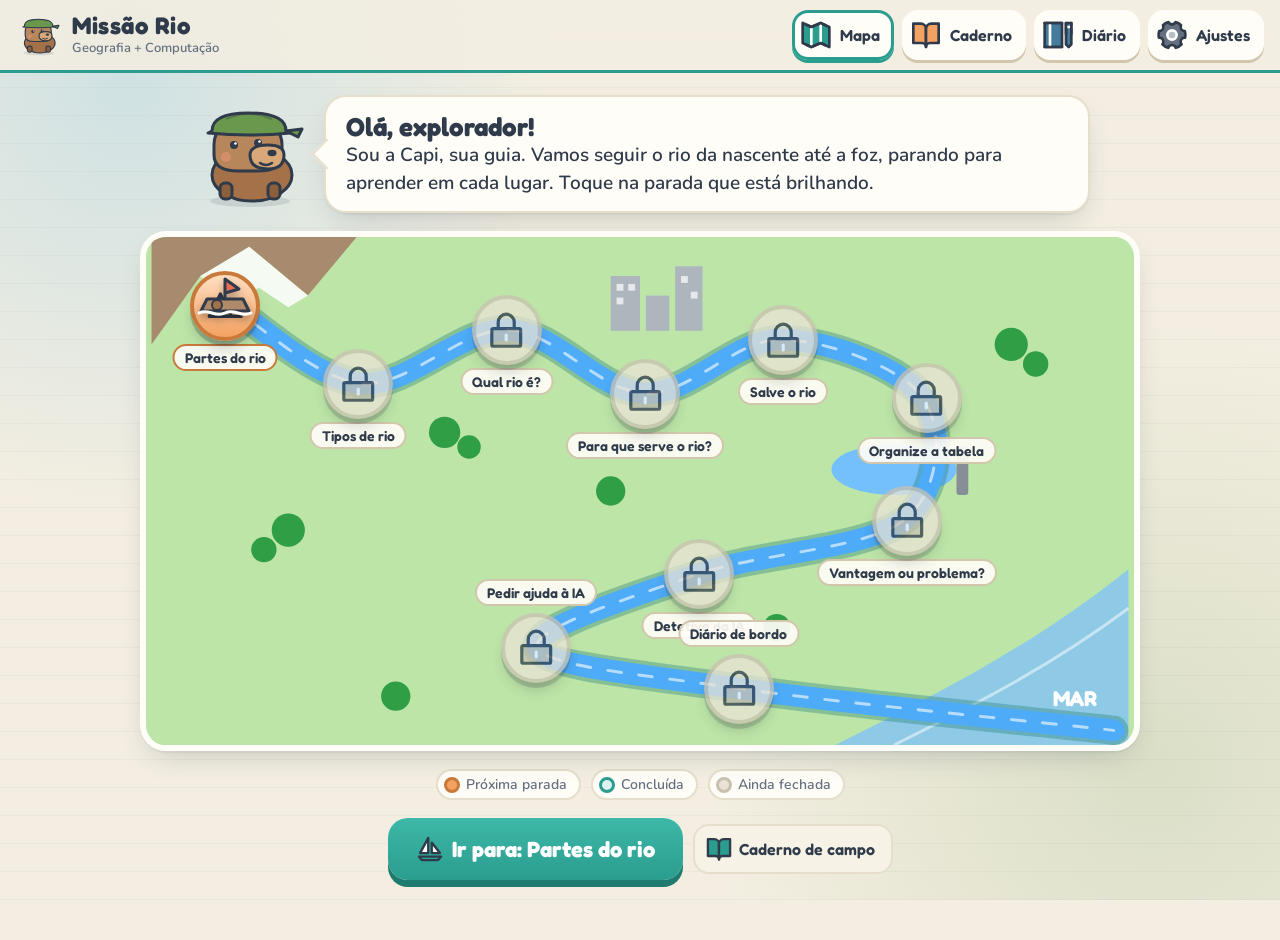
==== index.html @ 52595518 "Reconstrói o Missão Rio como expedição com caderno de campo - Novo visual de caderno de campo com a " ====
<!DOCTYPE html>
<html lang="pt-BR">
<head>
<meta charset="utf-8">
<meta name="viewport" content="width=device-width, initial-scale=1">
<meta name="color-scheme" content="light">
<meta name="theme-color" content="#F3EEE1">
<title>Missão Rio</title>
<meta name="description" content="Expedição pelos rios para crianças: leve o barquinho da nascente até a foz, aprenda sobre tipos, usos e cuidados com os rios, e descubra como a tecnologia e a IA ajudam a estudar a natureza. Geografia + Computação.">
<link rel="icon" href="favicon.svg" type="image/svg+xml">
<link rel="preload" href="fontes/fredoka-700.woff2" as="font" type="font/woff2" crossorigin>
<link rel="preload" href="fontes/nunito-600.woff2" as="font" type="font/woff2" crossorigin>
<link rel="stylesheet" href="estilo.css">
</head>
<body>
<div class="fundo" aria-hidden="true"></div>

<header class="barra">
  <button class="marca" id="btInicio" aria-label="Ir para o mapa da expedição"><span class="capi-mini" aria-hidden="true"></span><span><b>Missão Rio</b><small>Geografia + Computação</small></span></button>
  <button class="bt-barra" id="btMapa"><span>Mapa</span></button>
  <button class="bt-barra" id="btCaderno"><span>Caderno</span></button>
  <button class="bt-barra" id="btDiario"><span>Diário</span></button>
  <button class="bt-barra" id="btAjustes"><span>Ajustes</span></button>
</header>

<main>
  <section class="tela" id="mapa"></section>

  <section class="tela oculto" id="jogo">
    <div class="jogo-topo">
      <button class="bt-voltar" id="btVoltar">Mapa</button>
      <div class="chip" id="chipParada"></div>
      <div class="previa" id="previa" aria-hidden="true"></div>
      <button class="bt-redondo" id="btLivro" aria-label="Abrir o caderno de campo"></button>
      <button class="bt-redondo" id="btOuvir" aria-label="Ouvir a instrução"></button>
    </div>
    <div class="palco" id="palco"></div>
    <div class="aviso" id="aviso" aria-live="polite"></div>
  </section>

  <section class="tela oculto" id="caderno"></section>
  <section class="tela oculto" id="diario"></section>
  <section class="tela oculto" id="ajustes"></section>
</main>

<div class="veu oculto" id="janela" role="dialog" aria-modal="true"></div>
<div class="veu oculto" id="premio" role="dialog" aria-modal="true"></div>

<script src="icones.js"></script>
<script src="cenas.js"></script>
<script src="jogo.js"></script>
</body>
</html>
---- estilo.css ----
@font-face{font-family:"Fredoka";src:url(fontes/fredoka-600.woff2) format("woff2");font-weight:600;font-display:swap}
@font-face{font-family:"Fredoka";src:url(fontes/fredoka-700.woff2) format("woff2");font-weight:700;font-display:swap}
@font-face{font-family:"Nunito";src:url(fontes/nunito-600.woff2) format("woff2");font-weight:600;font-display:swap}
@font-face{font-family:"Nunito";src:url(fontes/nunito-800.woff2) format("woff2");font-weight:800;font-display:swap}

/* ================= caderno de campo: papel, tinta e rio ================= */
:root{
  color-scheme:light;
  --tinta:#2F3A4A; --tinta-2:#64707F; --tinta-3:#A3ACB8;
  --papel:#FFFDF7; --papel-2:#F7F2E6; --kraft:#E8DCC4; --kraft-2:#D9C9A8; --borda:#E6DECB; --borda-2:#D2C6AC;
  --rio:#2A9D8F; --rio-escuro:#1F7A6F; --rio-suave:#DDF1EE; --rio-claro:#8ECAE6;
  --terra:#B08968; --terra-escura:#8B6B4E; --folha:#6A994E; --folha-suave:#E4F0DC;
  --sol:#F4A261; --sol-escuro:#C97A3B; --sol-suave:#FDEBD9; --coral:#E76F51; --coral-suave:#FBE0D8; --ceu:#457B9D; --ceu-suave:#E3EDF4;
  --sombra:0 2px 0 rgba(47,58,74,.05),0 12px 30px -12px rgba(47,58,74,.28);
  --titulo:"Fredoka","Nunito",system-ui,sans-serif; --texto:"Nunito",system-ui,sans-serif;
  --mola:cubic-bezier(.34,1.56,.64,1);
}
*{box-sizing:border-box;margin:0;padding:0}
html{background:#F3EEE1}
body{font-family:var(--texto);font-weight:600;color:var(--tinta);min-height:100vh;-webkit-tap-highlight-color:transparent;overflow-x:hidden}
button{font:inherit;color:inherit;cursor:pointer;border:none;background:none}
button:focus-visible,[tabindex]:focus-visible{outline:4px solid var(--ceu);outline-offset:4px;border-radius:16px}
svg{display:block}
.oculto{display:none!important}
.fundo{position:fixed;inset:0;z-index:-1;background:
  radial-gradient(circle at 10% 10%,rgba(142,202,230,.35) 0,transparent 30%),
  radial-gradient(circle at 90% 85%,rgba(106,153,78,.18) 0,transparent 32%),
  repeating-linear-gradient(0deg,rgba(47,58,74,.04) 0 1px,transparent 1px 28px),#F3EEE1}

/* ================= barra ================= */
.barra{position:sticky;top:0;z-index:20;display:flex;align-items:center;gap:8px;padding:10px 16px;background:rgba(243,238,225,.86);backdrop-filter:blur(12px);-webkit-backdrop-filter:blur(12px);border-bottom:3px solid var(--rio)}
.marca{display:flex;align-items:center;gap:10px;flex:1;min-width:0;text-align:left;border-radius:14px}
.marca .capi-mini{width:46px;height:46px;flex-shrink:0;display:block}
.marca .capi-mini svg{width:100%;height:100%}
.marca>span:last-child{min-width:0;overflow:hidden}
.marca b{display:block;font-family:var(--titulo);font-weight:700;font-size:clamp(17px,3.4vw,24px);line-height:1.1;white-space:nowrap;overflow:hidden;text-overflow:ellipsis;letter-spacing:.5px}
.marca small{display:block;font-size:13px;color:var(--tinta-2)}
.bt-barra{display:flex;align-items:center;gap:8px;height:50px;padding:0 14px 0 8px;border-radius:16px;background:var(--papel);box-shadow:0 3px 0 var(--borda-2);font-family:var(--titulo);font-weight:600;font-size:16px;transition:transform .2s var(--mola)}
.bt-barra:hover{transform:translateY(-2px)}
.bt-barra svg{width:32px;height:32px}
.bt-barra.ativo{box-shadow:0 3px 0 var(--rio),inset 0 0 0 3px var(--rio)}

main{max-width:1040px;margin:0 auto;padding:22px 16px 60px}
.tela{display:flex;flex-direction:column;align-items:center;gap:18px}
.tela.entra{animation:entra .45s var(--mola) backwards}
@keyframes entra{from{opacity:0;transform:translateY(16px)}to{opacity:1;transform:none}}

/* ================= Capi, a capivara guia ================= */
.fala{display:flex;align-items:center;gap:14px;width:100%;max-width:900px}
.fala .capi{width:clamp(84px,15vw,120px);height:auto;flex-shrink:0}
.capi .c-corpo{transform-box:fill-box;transform-origin:50% 100%;animation:respira 3.4s ease-in-out infinite}
.capi .c-olhos{transform-box:fill-box;transform-origin:center;animation:pisca 5s infinite}
.capi .c-orelha{transform-box:fill-box;transform-origin:50% 100%;animation:orelha 4s ease-in-out infinite}
.capi.feliz .c-corpo{animation:pula .7s var(--mola) 2}
.capi.pensando .c-corpo{animation:inclina 1.2s ease-in-out 1}
@keyframes respira{0%,100%{transform:translateY(0)}50%{transform:translateY(-3px)}}
@keyframes pisca{0%,92%,100%{transform:scaleY(1)}95%{transform:scaleY(.1)}}
@keyframes orelha{0%,80%,100%{transform:rotate(0)}88%{transform:rotate(-14deg)}}
@keyframes pula{0%,100%{transform:translateY(0)}40%{transform:translateY(-12px) scale(1.03,.97)}70%{transform:translateY(0) scale(1.04,.96)}}
@keyframes inclina{0%,100%{transform:rotate(0)}30%{transform:rotate(-6deg)}65%{transform:rotate(4deg)}}
.balao{position:relative;flex:1;background:var(--papel);border-radius:22px;padding:14px 20px;box-shadow:var(--sombra);font-size:clamp(16px,2.6vw,19px);line-height:1.45;border:2px solid var(--borda)}
.balao::before{content:"";position:absolute;left:-10px;top:50%;width:20px;height:20px;background:var(--papel);border-left:2px solid var(--borda);border-bottom:2px solid var(--borda);transform:translateY(-50%) rotate(45deg)}
.balao b{font-family:var(--titulo);font-weight:700;font-size:clamp(20px,3.6vw,26px);display:block;line-height:1.2}

/* ================= mapa da expedição ================= */
.cena{position:relative;width:100%;max-width:1000px;aspect-ratio:1000/520;border-radius:26px;overflow:hidden;box-shadow:var(--sombra);border:6px solid var(--papel);background:#BDE5A8}
.cena>svg:not(.barco){position:absolute;inset:0;width:100%;height:100%}
.parada{position:absolute;transform:translate(-50%,-50%);width:clamp(44px,7.4vw,70px);height:clamp(44px,7.4vw,70px);border-radius:50%;background:var(--papel);border:4px solid var(--tinta);display:flex;align-items:center;justify-content:center;
  box-shadow:0 5px 0 rgba(47,58,74,.25),0 10px 18px -8px rgba(0,0,0,.4);transition:transform .25s var(--mola);z-index:2}
.parada svg{width:62%;height:62%}
.parada:hover{transform:translate(-50%,-56%) scale(1.06)}
.parada.feita{border-color:var(--rio);background:var(--rio-suave)}
.parada.feita::after{content:"";position:absolute;right:-6px;top:-6px;width:20px;height:20px;border-radius:50%;background:var(--rio);border:3px solid #fff;background-image:url("data:image/svg+xml,%3Csvg xmlns='http://www.w3.org/2000/svg' viewBox='0 0 24 24'%3E%3Cpath d='M5 12.5l4.5 4.5L19 7.5' fill='none' stroke='%23fff' stroke-width='3.6' stroke-linecap='round' stroke-linejoin='round'/%3E%3C/svg%3E");background-size:70%;background-position:center;background-repeat:no-repeat}
.parada.atual{border-color:var(--sol-escuro);background:linear-gradient(180deg,#FFE0C2,var(--sol));animation:pulsa 1.8s ease-in-out infinite}
.parada.fechada{background:#E9E3D6;border-color:#C9C1B0;opacity:.75;cursor:not-allowed}
.parada.fechada:hover{transform:translate(-50%,-50%)}
@keyframes pulsa{0%,100%{box-shadow:0 5px 0 rgba(47,58,74,.25),0 0 0 0 rgba(244,162,97,.6)}50%{box-shadow:0 5px 0 rgba(47,58,74,.25),0 0 0 12px rgba(244,162,97,0)}}
.rotulo{position:absolute;transform:translate(-50%,0);font-family:var(--titulo);font-weight:600;font-size:clamp(10px,1.5vw,14px);background:rgba(255,253,247,.92);padding:3px 10px;border-radius:20px;white-space:nowrap;border:2px solid var(--borda-2);pointer-events:none;z-index:1}
.rotulo.feita{border-color:var(--rio);color:var(--rio-escuro)}
.rotulo.atual{border-color:var(--sol-escuro)}
.barco{position:absolute;transform:translate(-50%,-50%);width:clamp(40px,6.6vw,64px);height:auto;transition:left 1.6s cubic-bezier(.45,0,.3,1),top 1.6s cubic-bezier(.45,0,.3,1);z-index:3;pointer-events:none;filter:drop-shadow(0 4px 4px rgba(0,0,0,.3));animation:balanca-barco 2.4s ease-in-out infinite}
@keyframes balanca-barco{0%,100%{rotate:-4deg}50%{rotate:4deg}}
.legenda-mapa{display:flex;gap:10px;flex-wrap:wrap;justify-content:center;font-size:14px;color:var(--tinta-2)}
.legenda-mapa span{display:flex;align-items:center;gap:6px;background:var(--papel);border-radius:30px;padding:4px 12px 4px 6px;border:2px solid var(--borda)}
.legenda-mapa i{width:16px;height:16px;border-radius:50%;display:inline-block;border:3px solid var(--tinta)}
.legenda-mapa i.f{border-color:var(--rio);background:var(--rio-suave)} .legenda-mapa i.a{border-color:var(--sol-escuro);background:var(--sol)} .legenda-mapa i.x{border-color:#C9C1B0;background:#E9E3D6}
.linha-bts{display:flex;gap:10px;flex-wrap:wrap;justify-content:center;align-items:center}
.linha-bts.esq{justify-content:flex-start}
/* elementos do mapa que ganham vida */
.cena .vivo{opacity:0;transition:opacity 1s}
.cena .vivo.ver{opacity:1}
.cena .peixe-nada{animation:nada 6s ease-in-out infinite alternate}
.cena .passaro-voa{animation:voa 9s linear infinite}
@keyframes nada{from{transform:translateX(0)}to{transform:translateX(40px)}}
@keyframes voa{from{transform:translateX(-60px)}to{transform:translateX(1060px)}}

/* ================= jogo ================= */
#jogo{gap:14px}
.jogo-topo{display:flex;align-items:center;gap:10px;width:100%;max-width:1000px;flex-wrap:wrap}
.bt-voltar{display:flex;align-items:center;gap:6px;height:46px;padding:0 16px 0 8px;border-radius:40px;background:var(--tinta);color:#fff;font-family:var(--titulo);font-weight:600;font-size:16px;transition:transform .2s var(--mola)}
.bt-voltar:hover{transform:translateY(-2px)}
.bt-voltar svg{width:28px;height:28px}
.chip{display:flex;align-items:center;gap:8px;background:var(--papel);border-radius:40px;padding:6px 14px 6px 6px;box-shadow:0 3px 0 var(--borda-2);font-family:var(--titulo);font-weight:600;font-size:15px}
.chip svg{width:32px;height:32px;padding:4px;border-radius:50%;background:var(--kraft)}
.previa{display:flex;gap:6px;margin-left:auto;align-items:center}
.previa i{width:13px;height:13px;border-radius:50%;background:var(--borda-2);display:block;transition:all .3s}
.previa i.f{background:var(--rio)}
.previa i.a{width:28px;border-radius:10px;background:var(--sol);box-shadow:0 0 0 3px #fff,0 0 0 5px var(--sol)}
.bt-redondo{width:52px;height:52px;border-radius:50%;background:var(--papel);box-shadow:0 4px 0 var(--borda-2);display:flex;align-items:center;justify-content:center;transition:transform .2s var(--mola)}
.bt-redondo:hover{transform:translateY(-2px)}
.bt-redondo svg{width:32px;height:32px}
.palco{width:100%;max-width:1000px;display:flex;flex-direction:column;align-items:center;gap:16px}
.pista{width:100%;max-width:900px;background:var(--papel);border-radius:22px;padding:14px 20px;box-shadow:var(--sombra);border:2px solid var(--borda);text-align:center;font-size:clamp(17px,3vw,22px);font-weight:800;line-height:1.35}
.pista .pn{display:inline-block;background:var(--rio);color:#fff;border-radius:999px;padding:2px 12px;font-family:var(--titulo);font-size:.75em;vertical-align:middle;margin-right:8px;letter-spacing:1px}
.pista em{font-style:normal;color:var(--rio-escuro)}
/* cartão da situação */
.cartao-sit{width:100%;max-width:900px;background:var(--papel);border-radius:26px;box-shadow:var(--sombra);border:2px solid var(--borda);padding:18px 22px;display:flex;flex-direction:column;align-items:center;gap:10px;text-align:center}
.tag{font-family:var(--titulo);font-size:13px;letter-spacing:1.5px;text-transform:uppercase;color:#fff;background:var(--ceu);border-radius:30px;padding:4px 14px}
.cartao-sit .fig{width:clamp(72px,13vw,104px);height:clamp(72px,13vw,104px);border-radius:26px;background:var(--rio-suave);display:flex;align-items:center;justify-content:center;animation:boia 3.4s ease-in-out infinite}
.cartao-sit .fig svg{width:66%;height:66%}
@keyframes boia{0%,100%{transform:translateY(0) rotate(-2deg)}50%{transform:translateY(-6px) rotate(2deg)}}
.frase{font-family:var(--titulo);font-weight:600;font-size:clamp(20px,3.8vw,30px);line-height:1.25}
.desc{color:var(--tinta-2);font-size:clamp(15px,2.6vw,18px)}
/* opções */
.opcoes{display:flex;gap:clamp(10px,2.4vw,18px);flex-wrap:wrap;justify-content:center;width:100%;max-width:960px}
.opcao{position:relative;background:var(--papel);border-radius:22px;box-shadow:0 6px 0 var(--borda-2),0 14px 24px -12px rgba(47,58,74,.3);border:3px solid var(--borda);min-width:200px;flex:1;max-width:300px;
  display:flex;flex-direction:column;align-items:center;justify-content:center;gap:8px;padding:14px 12px;font-family:var(--titulo);font-weight:600;font-size:clamp(16px,2.6vw,19px);text-align:center;line-height:1.2;
  transition:transform .2s ease,opacity .3s;animation:entra .5s var(--mola) backwards}
.opcao svg.ic{width:clamp(48px,8vw,66px);height:clamp(48px,8vw,66px)}
.opcao svg.ico{width:clamp(110px,18vw,150px);height:auto}
.opcao:hover{transform:translateY(-4px)}
.opcao.certa{border-color:var(--rio);background:var(--rio-suave);box-shadow:0 6px 0 var(--rio);cursor:default}
.opcao.fora{opacity:.4;cursor:default;transform:scale(.96)}
.opcao.fora:hover{transform:scale(.96)}
.opcao.sim{border-color:var(--rio);color:var(--rio-escuro)} .opcao.nao{border-color:var(--coral);color:#B04A33}
.opcao.sim.certa{background:var(--rio-suave)} .opcao.nao.certa{border-color:var(--coral);background:var(--coral-suave);box-shadow:0 6px 0 var(--coral)}
.opcoes.grade4 .opcao{min-width:0;flex:0 0 calc(25% - 14px);max-width:none;padding:12px 6px;font-size:clamp(13px,2vw,16px)}
.opcoes.grade4 .opcao svg.ic{width:clamp(36px,6vw,52px);height:clamp(36px,6vw,52px)}
.opcoes.vert{flex-direction:column;align-items:stretch;max-width:760px}
.opcoes.vert .opcao{max-width:none;flex-direction:row;justify-content:flex-start;text-align:left;font-family:var(--texto);font-weight:800;font-size:clamp(15px,2.6vw,18px);padding:12px 16px}
.opcoes.vert .opcao .num{width:34px;height:34px;border-radius:50%;background:var(--kraft);display:flex;align-items:center;justify-content:center;flex-shrink:0;font-family:var(--titulo);font-weight:700}
.ok-op{position:absolute;top:-10px;right:-8px;width:36px;height:36px;border-radius:50%;background:var(--rio);color:#fff;border:4px solid #fff;display:flex;align-items:center;justify-content:center;animation:pop .5s var(--mola)}
.ok-op svg{width:20px;height:20px}
@keyframes pop{0%{transform:scale(.5)}60%{transform:scale(1.15)}100%{transform:scale(1)}}
.treme{animation:treme .45s ease!important}
@keyframes treme{0%,100%{translate:0}20%{translate:-8px}40%{translate:7px}60%{translate:-5px}80%{translate:3px}}
.aviso{min-height:60px;display:flex;align-items:center;justify-content:center;width:100%}
.aviso-caixa{background:var(--ceu-suave);border:3px solid #BFD3E3;border-radius:20px;padding:10px 20px;font-size:clamp(16px,2.8vw,20px);font-weight:800;max-width:760px;text-align:center;animation:entra .4s var(--mola)}
.aviso-caixa.bom{background:var(--rio-suave);border-color:#A9DBD4}
.contador{display:flex;align-items:center;gap:8px;font-family:var(--titulo);font-weight:600;font-size:16px;color:var(--tinta-2)}
.contador b{width:28px;height:28px;border-radius:50%;border:3px dashed var(--borda-2);background:var(--papel);display:flex;align-items:center;justify-content:center;color:#fff}
.contador b svg{width:16px;height:16px}
.contador b.ok{border:3px solid var(--rio);background:var(--rio);animation:pop .5s var(--mola)}
/* pinos no mapa das partes do rio */
.pin{position:absolute;transform:translate(-50%,-50%);width:clamp(40px,6.6vw,60px);height:clamp(40px,6.6vw,60px);border-radius:50%;background:var(--tinta);color:#fff;border:4px solid #fff;font-family:var(--titulo);font-weight:700;font-size:clamp(18px,3vw,26px);display:flex;align-items:center;justify-content:center;box-shadow:0 3px 10px rgba(0,0,0,.3);transition:transform .2s var(--mola)}
.pin:hover{transform:translate(-50%,-56%) scale(1.06);background:var(--ceu)}
.pin.ok{background:var(--rio)}
.pin.fora{background:#B8B2A6;opacity:.6;cursor:not-allowed}
.pin svg{width:58%;height:58%}
.pin .rot{position:absolute;top:104%;left:50%;transform:translateX(-50%);background:var(--rio);color:#fff;font-size:clamp(11px,1.8vw,14px);padding:2px 9px;border-radius:8px;white-space:nowrap}
.pin .rot:empty{display:none}
/* salve o rio */
.hot{position:absolute;transform:translate(-50%,-50%);width:clamp(40px,6.6vw,56px);height:clamp(40px,6.6vw,56px);border-radius:50%;background:var(--coral);color:#fff;border:4px solid #fff;font-family:var(--titulo);font-weight:700;font-size:clamp(20px,3.6vw,30px);display:flex;align-items:center;justify-content:center;box-shadow:0 3px 10px rgba(0,0,0,.3);animation:pulsa-hot 1.2s infinite}
.hot.ok{background:var(--rio);animation:none;cursor:default}
.hot.ok svg{width:60%;height:60%}
@keyframes pulsa-hot{0%,100%{box-shadow:0 3px 10px rgba(0,0,0,.3),0 0 0 0 rgba(231,111,81,.6)}50%{box-shadow:0 3px 10px rgba(0,0,0,.3),0 0 0 10px rgba(231,111,81,0)}}
.saude{display:flex;align-items:center;gap:10px;font-family:var(--titulo);font-weight:600;font-size:17px}
.saude .barra-s{width:min(320px,50vw);height:16px;border-radius:10px;background:var(--kraft);overflow:hidden;border:2px solid var(--borda-2)}
.saude .barra-s i{display:block;height:100%;background:linear-gradient(90deg,var(--terra),var(--rio));transition:width .8s}
/* gráfico (para que serve) */
.grafico{display:flex;align-items:flex-end;gap:clamp(4px,1vw,10px);width:100%;max-width:900px;height:150px;padding:10px 12px 0;background:var(--papel);border-radius:20px;border:2px solid var(--borda);box-shadow:var(--sombra)}
.grafico .col{flex:1;display:flex;flex-direction:column;align-items:center;justify-content:flex-end;gap:4px;height:100%}
.grafico .col .bar{width:70%;background:var(--rio-claro);border-radius:8px 8px 0 0;height:0;transition:height .6s var(--mola);position:relative}
.grafico .col .bar b{position:absolute;top:-22px;left:50%;transform:translateX(-50%);font-family:var(--titulo);font-size:14px;color:var(--tinta-2)}
.grafico .col svg{width:26px;height:26px}
.grafico .col .n{font-size:10px;color:var(--tinta-2);text-align:center;line-height:1.1;height:24px;overflow:hidden}
.grafico .col.acesa .bar{background:var(--rio)}
/* chat da IA */
.chat{width:100%;max-width:700px;display:flex;flex-direction:column;gap:10px;text-align:left}
.msg{display:flex;gap:10px;align-items:flex-start}
.msg .av{width:44px;height:44px;border-radius:50%;background:var(--kraft);display:flex;align-items:center;justify-content:center;flex-shrink:0}
.msg .av svg{width:28px;height:28px}
.msg p{background:var(--papel-2);border-radius:4px 18px 18px 18px;padding:10px 14px;font-size:clamp(15px,2.6vw,18px);line-height:1.4;border:2px solid var(--borda)}
.msg p small{display:block;font-family:var(--titulo);font-size:12px;letter-spacing:1px;text-transform:uppercase;color:var(--tinta-2);margin-bottom:2px}
.msg.ia{flex-direction:row-reverse}
.msg.ia p{border-radius:18px 4px 18px 18px;background:var(--ceu-suave);border-color:#BFD3E3}
/* tabela montada (organizar dados) */
.tabela{width:100%;max-width:820px;border-collapse:separate;border-spacing:0;background:var(--papel);border-radius:18px;overflow:hidden;border:2px solid var(--borda);font-size:clamp(13px,2.4vw,16px)}
.tabela th,.tabela td{padding:8px 10px;text-align:left;border-bottom:1px solid var(--borda)}
.tabela th{background:var(--kraft);font-family:var(--titulo);font-weight:600}
.tabela td.v{color:var(--rio-escuro);font-weight:800}
.tabela td.vazio{color:var(--tinta-3)}
.tabela tr.nova td{animation:entra .5s var(--mola)}

/* ================= caderno de campo ================= */
.caderno{width:100%;max-width:960px;background:var(--papel);border-radius:28px;box-shadow:var(--sombra);border:2px solid var(--borda);overflow:hidden;position:relative}
.caderno::before{content:"";position:absolute;left:38px;top:0;bottom:0;width:2px;background:#F2B8B8;opacity:.6}
.abas{display:flex;gap:4px;padding:12px 12px 0;flex-wrap:wrap;background:var(--kraft)}
.aba{font-family:var(--titulo);font-weight:600;font-size:14px;padding:8px 12px;border-radius:14px 14px 0 0;background:var(--kraft-2);color:var(--tinta-2);display:flex;align-items:center;gap:6px}
.aba svg{width:20px;height:20px}
.aba.ativa{background:var(--papel);color:var(--tinta)}
.pagina{padding:22px 22px 24px 54px;animation:entra .35s var(--mola)}
.pagina h2{font-family:var(--titulo);font-weight:700;font-size:clamp(22px,4vw,30px);display:flex;align-items:center;gap:10px}
.pagina h2 svg{width:40px;height:40px}
.pagina .intro{color:var(--tinta-2);font-size:16px;margin:4px 0 14px;line-height:1.45}
.pagina .guia{display:inline-flex;align-items:center;gap:8px;background:var(--sol-suave);border:2px solid #F3C9A6;border-radius:30px;padding:6px 14px;font-weight:800;font-size:15px;margin-bottom:12px}
.pagina .guia svg{width:22px;height:22px}
.pagina .palavras{display:flex;gap:6px;flex-wrap:wrap;margin-bottom:12px}
.pagina .palavras span{background:var(--rio-suave);color:var(--rio-escuro);border-radius:20px;padding:3px 10px;font-size:13px;font-family:var(--titulo)}
.ficha{display:grid;grid-template-columns:repeat(auto-fill,minmax(260px,1fr));gap:12px}
.ficha-item{background:var(--papel-2);border:2px solid var(--borda);border-radius:18px;padding:12px 14px;display:flex;flex-direction:column;gap:6px;position:relative}
.ficha-item .cab{display:flex;align-items:center;gap:10px}
.ficha-item .cab svg{width:36px;height:36px;flex-shrink:0}
.ficha-item .cab b{font-family:var(--titulo);font-weight:600;font-size:17px;line-height:1.15}
.ficha-item .cab small{display:block;font-size:12px;color:var(--tinta-2);text-transform:uppercase;letter-spacing:.5px}
.ficha-item p{font-size:15px;line-height:1.4}
.ficha-item .ex{font-size:14px;color:var(--rio-escuro);background:var(--rio-suave);border-radius:12px;padding:6px 10px}
.ficha-item .ex b,.ficha-item .lbl{font-family:var(--titulo);font-weight:600}
.ficha-item .vp{display:grid;grid-template-columns:1fr 1fr;gap:6px;font-size:14px}
.ficha-item .vp div{border-radius:12px;padding:6px 10px;line-height:1.35}
.ficha-item .vp .v{background:var(--rio-suave)} .ficha-item .vp .p{background:var(--coral-suave)}
.ficha-item .vp .lbl{display:block;font-size:12px;text-transform:uppercase;letter-spacing:.5px}
.ficha-item.lida{border-color:var(--rio)}
.ficha-item .lida-sel{position:absolute;top:-8px;right:-6px;width:24px;height:24px;border-radius:50%;background:var(--rio);color:#fff;border:3px solid #fff;display:flex;align-items:center;justify-content:center}
.ficha-item .lida-sel svg{width:14px;height:14px}
.etapas{display:flex;flex-direction:column;gap:10px}
.etapa{display:flex;gap:12px;align-items:flex-start;background:var(--papel-2);border:2px solid var(--borda);border-radius:18px;padding:12px 14px}
.etapa .n{width:36px;height:36px;border-radius:50%;background:var(--rio);color:#fff;font-family:var(--titulo);font-weight:700;display:flex;align-items:center;justify-content:center;flex-shrink:0}
.etapa b{font-family:var(--titulo);font-weight:600;font-size:17px;display:block}
.etapa p{font-size:14px;line-height:1.4}
.etapa p.tec{color:var(--ceu);margin-top:2px}
.caderno-janela{max-width:960px!important;padding:0!important;text-align:left!important;align-items:stretch!important}
.caderno-janela .caderno{box-shadow:none;border:none;border-radius:0}
.caderno-janela .fecha-janela{position:absolute;right:12px;top:10px;z-index:3}
.leia-antes{width:100%;max-width:900px;display:flex;align-items:center;gap:10px;background:var(--sol-suave);border:2px solid #F3C9A6;border-radius:18px;padding:10px 14px;font-weight:800;font-size:15px}
.leia-antes svg{width:28px;height:28px;flex-shrink:0}
.leia-antes button{margin-left:auto;background:var(--papel);border:2px solid var(--borda-2);border-radius:30px;padding:6px 14px;font-family:var(--titulo);white-space:nowrap}

/* ================= diário de bordo ================= */
.diario-folha{width:100%;max-width:900px;background:var(--papel);border-radius:28px;box-shadow:var(--sombra);border:2px solid var(--borda);padding:22px 24px 24px 54px;position:relative;background-image:repeating-linear-gradient(0deg,transparent 0 31px,rgba(142,202,230,.35) 31px 32px);background-position:0 70px}
.diario-folha::before{content:"";position:absolute;left:38px;top:0;bottom:0;width:2px;background:#F2B8B8;opacity:.6}
.diario-folha h2{font-family:var(--titulo);font-weight:700;font-size:clamp(22px,4vw,30px)}
.diario-folha .sub{color:var(--tinta-2);font-size:15px;margin:4px 0 16px}
.registro{margin-bottom:18px}
.registro .cab{display:flex;gap:10px;align-items:flex-start;margin-bottom:6px}
.registro .cab .n{width:30px;height:30px;border-radius:50%;background:var(--rio);color:#fff;font-family:var(--titulo);font-weight:700;display:flex;align-items:center;justify-content:center;flex-shrink:0;font-size:15px}
.registro .cab b{font-family:var(--titulo);font-weight:600;font-size:17px;display:block}
.registro .cab small{font-size:13px;color:var(--tinta-2);display:block}
.registro .cab .dica-t{font-size:13px;color:var(--ceu);display:block;margin-top:2px}
.registro textarea{width:100%;min-height:72px;font:inherit;font-size:16px;line-height:1.5;padding:10px 12px;border-radius:14px;border:2px dashed var(--borda-2);background:rgba(255,255,255,.7);color:var(--tinta);resize:vertical}
.registro textarea:focus{outline:none;border-color:var(--rio);border-style:solid}
.registro .exemplo{font-size:13px;color:var(--tinta-2);margin-top:4px}
.registro.feito .n{background:var(--folha)}
.salvo{font-size:13px;color:var(--rio-escuro);text-align:right;min-height:18px}

/* ================= prêmio e certificado ================= */
.veu{position:fixed;inset:0;z-index:50;display:flex;align-items:center;justify-content:center;padding:16px;overflow:auto;background:rgba(47,58,74,.4);backdrop-filter:blur(6px);-webkit-backdrop-filter:blur(6px);animation:veu .3s ease}
@keyframes veu{from{opacity:0}to{opacity:1}}
.cartao{margin:auto;width:100%;max-width:520px;background:var(--papel);border-radius:30px;box-shadow:0 30px 70px -20px rgba(47,58,74,.5);padding:26px 24px 22px;text-align:center;display:flex;flex-direction:column;align-items:center;gap:14px;position:relative;animation:sobe .55s var(--mola)}
.cartao::before{content:"";position:absolute;inset:0 0 auto 0;height:12px;border-radius:30px 30px 0 0;background:var(--rio)}
@keyframes sobe{from{opacity:0;transform:translateY(40px) scale(.94)}to{opacity:1;transform:none}}
.cartao h2{font-family:var(--titulo);font-weight:700;font-size:clamp(26px,5.6vw,36px);margin-top:4px}
.cartao .kick{font-family:var(--titulo);font-size:13px;letter-spacing:2px;text-transform:uppercase;color:var(--rio-escuro)}
.cartao .perg{background:var(--sol-suave);border-radius:16px;padding:10px 16px;font-weight:800;font-size:clamp(16px,3vw,19px)}
.cartao .resp{background:var(--rio-suave);border-radius:18px;padding:12px 16px;font-size:clamp(15px,2.8vw,18px);line-height:1.45;font-weight:800;color:var(--rio-escuro);text-align:left}
.cartao .resp b{color:var(--tinta)}
.cartao .sub{color:var(--tinta-2);font-size:16px}
.carimbo-c{width:124px;height:124px;border-radius:50%;background:#fff;border:10px solid var(--cor-selo,var(--rio));display:flex;align-items:center;justify-content:center;box-shadow:0 0 0 5px #fff,0 16px 30px -12px rgba(47,58,74,.5);animation:vira 1s var(--mola);transform:rotate(-6deg)}
.carimbo-c svg{width:62%;height:62%}
@keyframes vira{from{transform:rotateY(180deg) scale(.4) rotate(-6deg);opacity:0}to{transform:rotate(-6deg);opacity:1}}
.bt-principal{height:62px;padding:0 28px;border-radius:20px;background:linear-gradient(180deg,#3DB8A8,var(--rio));color:#fff;font-family:var(--titulo);font-weight:700;font-size:22px;box-shadow:0 7px 0 var(--rio-escuro);transition:transform .2s var(--mola);display:flex;align-items:center;gap:8px}
.bt-principal:hover{transform:translateY(-2px)}
.bt-principal:active{transform:translateY(5px);box-shadow:0 2px 0 var(--rio-escuro)}
.bt-principal svg{width:28px;height:28px}
.bt-leve{display:flex;align-items:center;gap:6px;height:50px;padding:0 16px 0 10px;border-radius:16px;background:var(--papel-2);border:2px solid var(--borda);font-family:var(--titulo);font-weight:600;font-size:16px}
.bt-leve svg{width:28px;height:28px}
.campo-nome{font:inherit;font-family:var(--titulo);font-weight:600;font-size:24px;text-align:center;padding:10px 16px;border-radius:16px;border:3px solid var(--borda-2);width:min(100%,320px);background:var(--papel-2);color:var(--tinta)}
.campo-nome:focus{outline:none;border-color:var(--rio)}
.confete{position:fixed;top:-20px;width:12px;height:12px;z-index:60;pointer-events:none;animation:cai var(--dur) cubic-bezier(.25,.6,.5,1) var(--atraso) forwards}
@keyframes cai{to{transform:translate(var(--dx),105vh) rotate(var(--giro))}}
.certificado{width:100%;max-width:820px;background:var(--papel);border:10px double var(--rio);border-radius:12px;padding:28px 26px;text-align:center;display:flex;flex-direction:column;align-items:center;gap:10px;box-shadow:var(--sombra);position:relative}
.certificado .capi{width:110px}
.certificado .kick{font-family:var(--titulo);font-size:13px;letter-spacing:3px;text-transform:uppercase;color:var(--rio-escuro)}
.certificado h2{font-family:var(--titulo);font-weight:700;font-size:clamp(26px,5vw,38px)}
.certificado .nome{font-family:var(--titulo);font-weight:700;font-size:clamp(26px,5vw,36px);color:var(--rio-escuro);border-bottom:3px solid var(--borda-2);padding:0 20px 4px;min-width:60%}
.certificado p{font-size:16px;line-height:1.5;max-width:620px}
.aprendi{width:100%;display:grid;grid-template-columns:repeat(auto-fill,minmax(230px,1fr));gap:8px;text-align:left;margin-top:8px}
.aprendi div{display:flex;gap:8px;align-items:flex-start;background:var(--papel-2);border-radius:12px;padding:8px 10px;font-size:13px;line-height:1.35}
.aprendi div svg{width:24px;height:24px;flex-shrink:0}
.aprendi div b{font-family:var(--titulo);font-weight:600;display:block;font-size:14px}
.certificado .data{font-size:13px;color:var(--tinta-2);margin-top:6px}

/* ================= ajustes ================= */
.titulo-tela{display:flex;align-items:center;gap:12px;font-family:var(--titulo);font-weight:700;font-size:clamp(24px,4.6vw,34px);text-align:center}
.titulo-tela svg{width:48px;height:48px}
.texto-tela{color:var(--tinta-2);font-size:17px;text-align:center;max-width:620px}
.ajustes{width:100%;max-width:600px;display:flex;flex-direction:column;gap:12px}
.ajuste{display:flex;align-items:center;gap:14px;background:var(--papel);border:2px solid var(--borda);border-radius:22px;padding:14px 16px;box-shadow:var(--sombra);text-align:left;font-size:18px;font-weight:800}
.ajuste>svg{width:46px;height:46px;flex-shrink:0;padding:5px;border-radius:14px;background:var(--papel-2)}
.ajuste .txt{flex:1}
.ajuste small{display:block;font-size:15px;font-weight:600;color:var(--tinta-2);margin-top:2px}
.chave{width:66px;height:38px;border-radius:40px;background:var(--borda-2);position:relative;flex-shrink:0;transition:background .25s}
.chave::after{content:"";position:absolute;top:4px;left:4px;width:30px;height:30px;border-radius:50%;background:#fff;box-shadow:0 2px 6px rgba(0,0,0,.2);transition:left .3s var(--mola)}
.ajuste[aria-checked="true"] .chave{background:var(--rio)}
.ajuste[aria-checked="true"] .chave::after{left:32px}
.ajuste.perigo{color:#B04A33}

body.sem-animacao *,body.sem-animacao *::before,body.sem-animacao *::after{animation:none!important;transition:none!important}
body.turma{font-size:118%}
body.turma .frase{font-size:clamp(26px,4.4vw,38px)}
body.turma .opcao{font-size:clamp(19px,3vw,23px)}
body.turma .pista{font-size:clamp(20px,3.4vw,26px)}
body.turma .aviso-caixa{font-size:clamp(19px,3vw,24px)}

@media print{
  body.imprimindo>*{display:none!important}
  body.imprimindo main,body.imprimindo #diario,body.imprimindo #mapa{display:flex!important}
  body.imprimindo .nao-imprime,body.imprimindo .barra{display:none!important}
  .registro textarea{border:1px solid #999;background:#fff}
  .certificado{box-shadow:none}
}
@media (max-width:640px){
  .bt-barra span{display:none}
  .bt-barra{padding:0 8px}
  .marca small{display:none}
  .balao::before{display:none}
  .fala{flex-direction:column;text-align:center}
  .jogo-topo .chip{display:none}
  .previa{margin-left:0}
  .opcoes.grade4 .opcao{flex:0 0 calc(50% - 8px)}
  .opcao{min-width:140px}
  .pagina{padding-left:46px}
  .diario-folha{padding-left:46px}
  .rotulo{display:none}
  .grafico{height:120px}
  .grafico .col .n{display:none}
  .linha-bts.esq{justify-content:center}
  .leia-antes{flex-wrap:wrap}
  .leia-antes button{margin-left:0}
}
#impressao{display:none}
.impresso{min-height:60px;border:1px solid #999;border-radius:10px;padding:8px 10px;font-size:15px;line-height:1.5;background:#fff}
@media print{body.imprimindo>*:not(#impressao){display:none!important}#impressao{display:block!important;padding:10px}}
.pag-caixa{min-height:200px}
.cert-janela{max-width:900px!important;padding:26px 16px 20px!important}
.cert-janela .campo-nome{margin:0 auto}
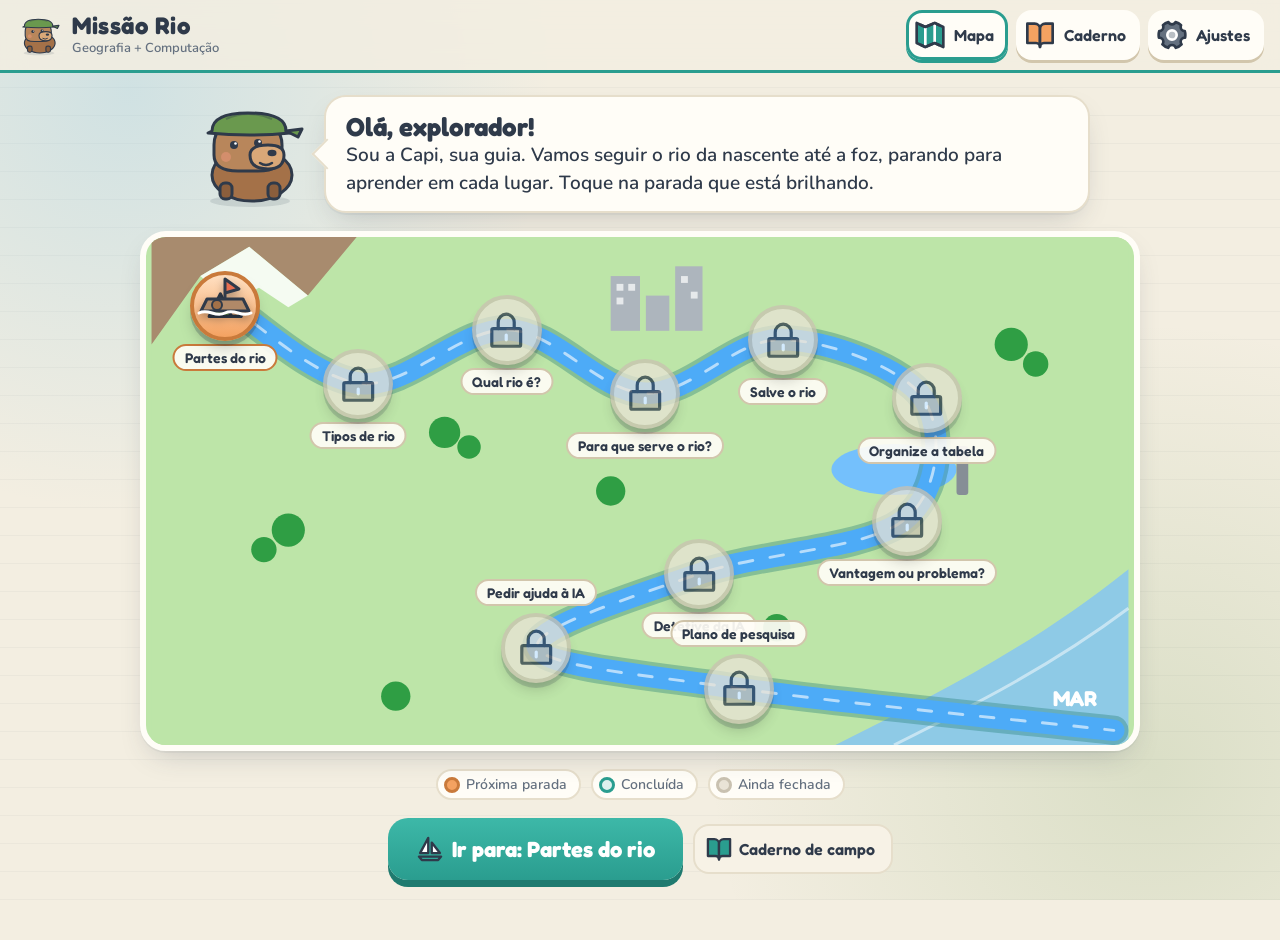
==== commit 1899b484: "Caderno com ilustrações e fontes; plano de pesquisa no lugar do diário digital - Cada ficha do cader" ====
--- a/index.html
+++ b/index.html
@@ -19,7 +19,6 @@
   <button class="marca" id="btInicio" aria-label="Ir para o mapa da expedição"><span class="capi-mini" aria-hidden="true"></span><span><b>Missão Rio</b><small>Geografia + Computação</small></span></button>
   <button class="bt-barra" id="btMapa"><span>Mapa</span></button>
   <button class="bt-barra" id="btCaderno"><span>Caderno</span></button>
-  <button class="bt-barra" id="btDiario"><span>Diário</span></button>
   <button class="bt-barra" id="btAjustes"><span>Ajustes</span></button>
 </header>
 
@@ -39,7 +38,6 @@
   </section>
 
   <section class="tela oculto" id="caderno"></section>
-  <section class="tela oculto" id="diario"></section>
   <section class="tela oculto" id="ajustes"></section>
 </main>
 
@@ -48,6 +46,7 @@
 
 <script src="icones.js"></script>
 <script src="cenas.js"></script>
+<script src="ilustracoes.js"></script>
 <script src="jogo.js"></script>
 </body>
 </html>
--- a/estilo.css
+++ b/estilo.css
@@ -236,23 +236,6 @@
 .leia-antes svg{width:28px;height:28px;flex-shrink:0}
 .leia-antes button{margin-left:auto;background:var(--papel);border:2px solid var(--borda-2);border-radius:30px;padding:6px 14px;font-family:var(--titulo);white-space:nowrap}
 
-/* ================= diário de bordo ================= */
-.diario-folha{width:100%;max-width:900px;background:var(--papel);border-radius:28px;box-shadow:var(--sombra);border:2px solid var(--borda);padding:22px 24px 24px 54px;position:relative;background-image:repeating-linear-gradient(0deg,transparent 0 31px,rgba(142,202,230,.35) 31px 32px);background-position:0 70px}
-.diario-folha::before{content:"";position:absolute;left:38px;top:0;bottom:0;width:2px;background:#F2B8B8;opacity:.6}
-.diario-folha h2{font-family:var(--titulo);font-weight:700;font-size:clamp(22px,4vw,30px)}
-.diario-folha .sub{color:var(--tinta-2);font-size:15px;margin:4px 0 16px}
-.registro{margin-bottom:18px}
-.registro .cab{display:flex;gap:10px;align-items:flex-start;margin-bottom:6px}
-.registro .cab .n{width:30px;height:30px;border-radius:50%;background:var(--rio);color:#fff;font-family:var(--titulo);font-weight:700;display:flex;align-items:center;justify-content:center;flex-shrink:0;font-size:15px}
-.registro .cab b{font-family:var(--titulo);font-weight:600;font-size:17px;display:block}
-.registro .cab small{font-size:13px;color:var(--tinta-2);display:block}
-.registro .cab .dica-t{font-size:13px;color:var(--ceu);display:block;margin-top:2px}
-.registro textarea{width:100%;min-height:72px;font:inherit;font-size:16px;line-height:1.5;padding:10px 12px;border-radius:14px;border:2px dashed var(--borda-2);background:rgba(255,255,255,.7);color:var(--tinta);resize:vertical}
-.registro textarea:focus{outline:none;border-color:var(--rio);border-style:solid}
-.registro .exemplo{font-size:13px;color:var(--tinta-2);margin-top:4px}
-.registro.feito .n{background:var(--folha)}
-.salvo{font-size:13px;color:var(--rio-escuro);text-align:right;min-height:18px}
-
 /* ================= prêmio e certificado ================= */
 .veu{position:fixed;inset:0;z-index:50;display:flex;align-items:center;justify-content:center;padding:16px;overflow:auto;background:rgba(47,58,74,.4);backdrop-filter:blur(6px);-webkit-backdrop-filter:blur(6px);animation:veu .3s ease}
 @keyframes veu{from{opacity:0}to{opacity:1}}
@@ -314,9 +297,7 @@
 
 @media print{
   body.imprimindo>*{display:none!important}
-  body.imprimindo main,body.imprimindo #diario,body.imprimindo #mapa{display:flex!important}
-  body.imprimindo .nao-imprime,body.imprimindo .barra{display:none!important}
-  .registro textarea{border:1px solid #999;background:#fff}
+    body.imprimindo .nao-imprime,body.imprimindo .barra{display:none!important}
   .certificado{box-shadow:none}
 }
 @media (max-width:640px){
@@ -330,7 +311,6 @@
   .opcoes.grade4 .opcao{flex:0 0 calc(50% - 8px)}
   .opcao{min-width:140px}
   .pagina{padding-left:46px}
-  .diario-folha{padding-left:46px}
   .rotulo{display:none}
   .grafico{height:120px}
   .grafico .col .n{display:none}
@@ -344,3 +324,16 @@
 .pag-caixa{min-height:200px}
 .cert-janela{max-width:900px!important;padding:26px 16px 20px!important}
 .cert-janela .campo-nome{margin:0 auto}
+
+.ficha-item .ilu{width:100%;height:auto;border-radius:12px;border:2px solid var(--borda);background:#fff}
+.ficha-item .fonte{display:flex;align-items:center;gap:6px;font-size:12px;color:var(--tinta-2);margin-top:auto;padding-top:4px}
+.ficha-item .fonte svg{width:16px;height:16px;flex-shrink:0}
+.ficha-item .fonte a,.ficha-item .ex a{color:var(--ceu);font-weight:800;overflow-wrap:anywhere}
+.etapa .etapa-txt{flex:1}
+.etapa .ilu{width:150px;flex-shrink:0;border-radius:12px;border:2px solid var(--borda)}
+.ordem{list-style:none;display:grid;grid-template-columns:repeat(auto-fill,minmax(150px,1fr));gap:6px;width:100%;margin-top:6px;text-align:left}
+.ordem li{display:flex;align-items:center;gap:6px;background:var(--papel-2);border:2px dashed var(--borda-2);border-radius:12px;padding:6px 10px;font-size:14px;font-weight:800;min-height:40px}
+.ordem li.ok{border-style:solid;border-color:var(--rio);background:var(--rio-suave)}
+.ordem li svg{width:20px;height:20px}
+.ordem li .vago{color:var(--tinta-3);font-weight:600}
+@media (max-width:640px){.etapa{flex-wrap:wrap}.etapa .ilu{width:100%}}
